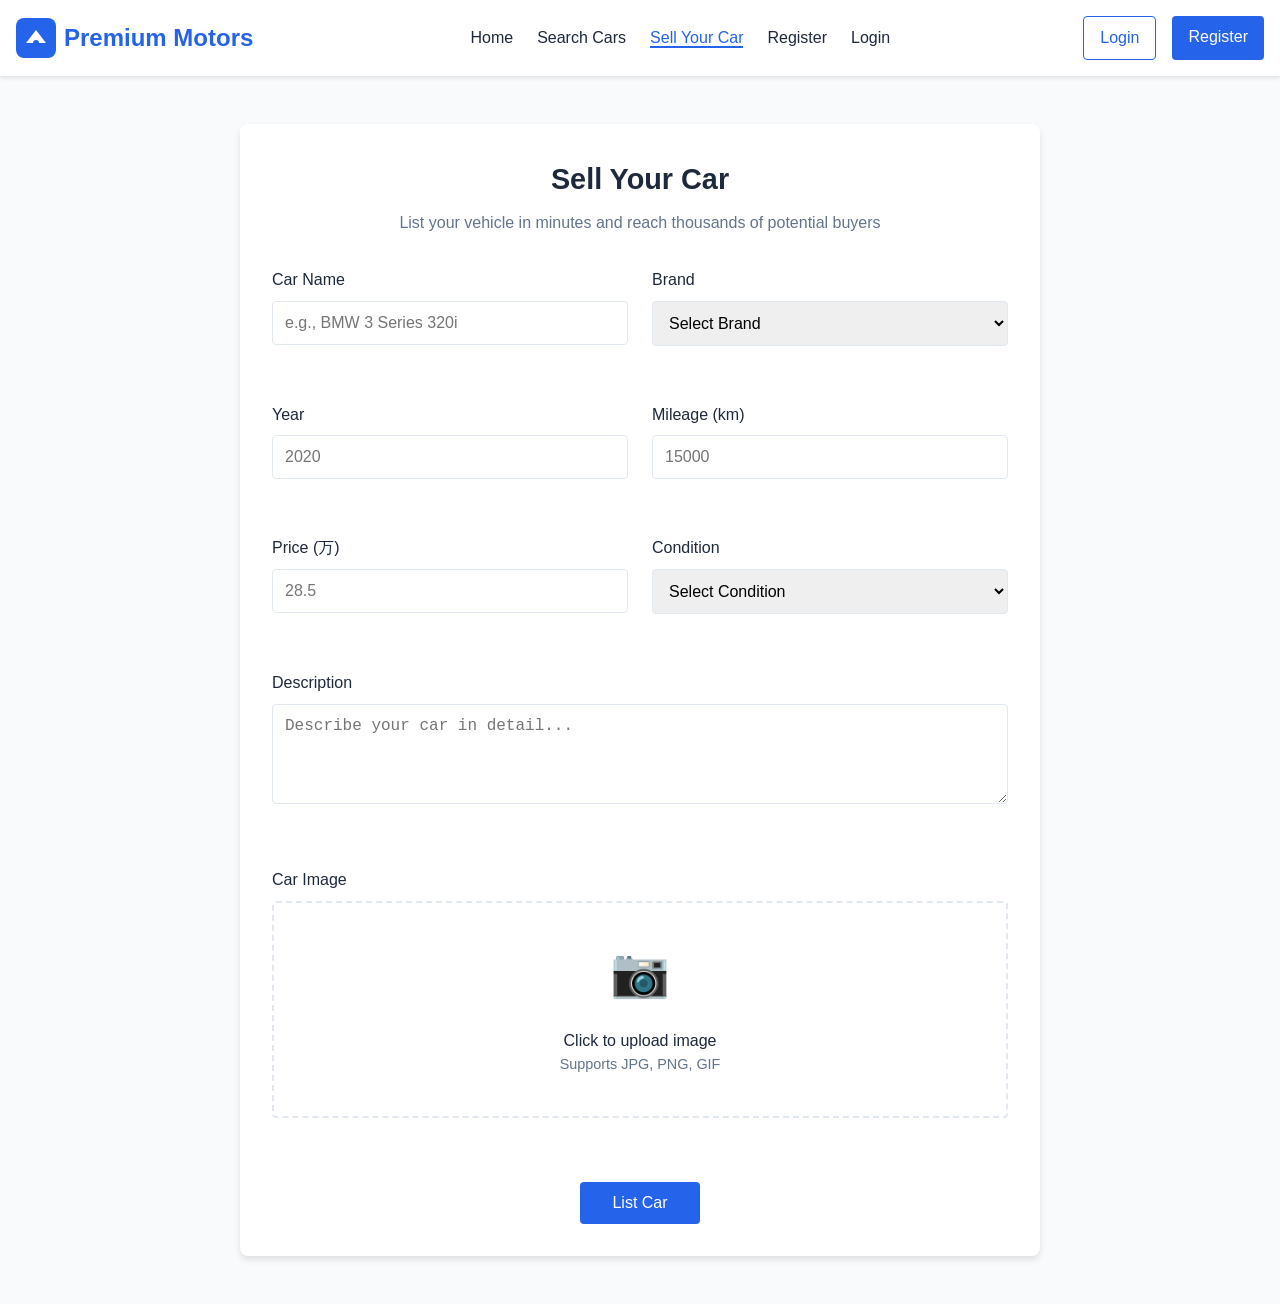
==== add-car.html @ 67999d32 "Add files via upload" ====
<!DOCTYPE html>
<html lang="en">
<head>
    <meta charset="UTF-8">
    <meta name="viewport" content="width=device-width, initial-scale=1.0">
    <title>Sell Your Car - Premium Motors</title>
    <style>
        :root {
            --primary-color: #2563eb;
            --primary-dark: #1e40af;
            --text-primary: #1e293b;
            --text-secondary: #64748b;
            --background: #f8fafc;
            --card-background: #ffffff;
            --border: #e2e8f0;
            --success: #10b981;
            --error: #ef4444;
        }

        * {
            margin: 0;
            padding: 0;
            box-sizing: border-box;
        }

        body {
            font-family: 'Arial', sans-serif;
            line-height: 1.6;
            color: var(--text-primary);
            background-color: var(--background);
        }

        .container {
            max-width: 1200px;
            margin: 0 auto;
            padding: 0 1rem;
        }

        .navbar {
            background-color: white;
            box-shadow: 0 2px 4px rgba(0,0,0,0.1);
            position: sticky;
            top: 0;
            z-index: 1000;
        }

        .navbar-container {
            display: flex;
            justify-content: space-between;
            align-items: center;
            padding: 1rem;
        }

        .navbar-brand {
            display: flex;
            align-items: center;
            text-decoration: none;
            color: var(--primary-color);
            font-weight: bold;
            font-size: 1.5rem;
        }

        .navbar-brand svg {
            margin-right: 0.5rem;
        }

        .navbar-menu {
            display: flex;
            list-style: none;
        }

        .navbar-menu li {
            margin-left: 1.5rem;
        }

        .navbar-menu a {
            text-decoration: none;
            color: var(--text-primary);
            font-weight: 500;
        }

        .navbar-menu a.active {
            color: var(--primary-color);
            border-bottom: 2px solid var(--primary-color);
        }

        .navbar-auth {
            display: flex;
            gap: 1rem;
        }

        .btn {
            padding: 0.5rem 1rem;
            border-radius: 4px;
            text-decoration: none;
            font-weight: 500;
            cursor: pointer;
            border: none;
            transition: all 0.3s ease;
        }

        .btn-primary {
            background-color: var(--primary-color);
            color: white;
        }

        .btn-outline {
            background-color: transparent;
            color: var(--primary-color);
            border: 1px solid var(--primary-color);
        }

        .form-container {
            max-width: 800px;
            margin: 3rem auto;
            background-color: var(--card-background);
            border-radius: 8px;
            box-shadow: 0 4px 6px rgba(0,0,0,0.1);
            padding: 2rem;
        }

        .form-header {
            text-align: center;
            margin-bottom: 2rem;
        }

        .form-header h1 {
            font-size: 1.8rem;
            margin-bottom: 0.5rem;
        }

        .form-header p {
            color: var(--text-secondary);
        }

        .form-grid {
            display: grid;
            grid-template-columns: 1fr 1fr;
            gap: 1.5rem;
        }

        .form-group {
            margin-bottom: 1.5rem;
        }

        .form-group.full-width {
            grid-column: 1 / -1;
        }

        .form-group label {
            display: block;
            margin-bottom: 0.5rem;
            font-weight: 500;
        }

        .form-group input,
        .form-group select,
        .form-group textarea {
            width: 100%;
            padding: 0.75rem;
            border: 1px solid var(--border);
            border-radius: 4px;
            font-size: 1rem;
        }

        .form-group input:focus,
        .form-group select:focus,
        .form-group textarea:focus {
            outline: none;
            border-color: var(--primary-color);
            box-shadow: 0 0 0 3px rgba(37, 99, 235, 0.1);
        }

        .form-group textarea {
            resize: vertical;
            min-height: 100px;
        }

        .form-group .error {
            color: var(--error);
            font-size: 0.8rem;
            margin-top: 0.5rem;
        }

        .image-upload {
            border: 2px dashed var(--border);
            border-radius: 4px;
            padding: 2rem;
            text-align: center;
            cursor: pointer;
            transition: all 0.3s ease;
        }

        .image-upload:hover {
            border-color: var(--primary-color);
            background-color: rgba(37, 99, 235, 0.05);
        }

        .image-upload input {
            display: none;
        }

        .image-upload-label {
            display: block;
            cursor: pointer;
        }

        .image-upload-icon {
            font-size: 3rem;
            margin-bottom: 1rem;
        }

        .form-actions {
            margin-top: 2rem;
            text-align: center;
        }

        .form-actions .btn {
            padding: 0.75rem 2rem;
            font-size: 1rem;
        }

        .alert {
            padding: 1rem;
            border-radius: 4px;
            margin-bottom: 1.5rem;
            text-align: center;
        }

        .alert-success {
            background-color: #dcfce7;
            color: #15803d;
            border: 1px solid #bbf7d0;
        }

        .alert-error {
            background-color: #fee2e2;
            color: #dc2626;
            border: 1px solid #fecaca;
        }

        @media (max-width: 768px) {
            .navbar-container {
                flex-direction: column;
                align-items: flex-start;
            }

            .navbar-menu {
                margin-top: 1rem;
                flex-direction: column;
                width: 100%;
            }

            .navbar-menu li {
                margin-left: 0;
                margin-bottom: 0.5rem;
            }

            .navbar-auth {
                margin-top: 1rem;
                width: 100%;
                justify-content: space-between;
            }

            .form-container {
                margin: 2rem 1rem;
                padding: 1.5rem;
            }

            .form-grid {
                grid-template-columns: 1fr;
            }
        }
    </style>
</head>
<body>
    <nav class="navbar">
        <div class="navbar-container">
            <a href="index.html" class="navbar-brand">
                <svg width="40" height="40" viewBox="0 0 40 40" fill="none">
                    <rect width="40" height="40" rx="8" fill="#2563eb"/>
                    <path d="M10 25L20 12L30 25H10Z" fill="white"/>
                    <circle cx="20" cy="25" r="3" fill="#2563eb"/>
                </svg>
                <span>Premium Motors</span>
            </a>
            <ul class="navbar-menu">
                <li><a href="index.html">Home</a></li>
                <li><a href="search.html">Search Cars</a></li>
                <li><a href="add-car.html" class="active">Sell Your Car</a></li>
                <li><a href="register.html">Register</a></li>
                <li><a href="login.html">Login</a></li>
            </ul>
            <div class="navbar-auth">
                <a href="login.html" class="btn btn-outline">Login</a>
                <a href="register.html" class="btn btn-primary">Register</a>
            </div>
        </div>
    </nav>

    <div class="container">
        <div class="form-container">
            <div class="form-header">
                <h1>Sell Your Car</h1>
                <p>List your vehicle in minutes and reach thousands of potential buyers</p>
            </div>

            <form id="addCarForm">
                <div class="form-grid">
                    <div class="form-group">
                        <label for="name">Car Name</label>
                        <input type="text" id="name" name="name" placeholder="e.g., BMW 3 Series 320i" required>
                        <div class="error" id="nameError"></div>
                    </div>

                    <div class="form-group">
                        <label for="brand">Brand</label>
                        <select id="brand" name="brand" required>
                            <option value="">Select Brand</option>
                            <option value="BMW">BMW</option>
                            <option value="Mercedes-Benz">Mercedes-Benz</option>
                            <option value="Audi">Audi</option>
                            <option value="Toyota">Toyota</option>
                            <option value="Honda">Honda</option>
                            <option value="Tesla">Tesla</option>
                        </select>
                        <div class="error" id="brandError"></div>
                    </div>

                    <div class="form-group">
                        <label for="year">Year</label>
                        <input type="number" id="year" name="year" placeholder="2020" required>
                        <div class="error" id="yearError"></div>
                    </div>

                    <div class="form-group">
                        <label for="mileage">Mileage (km)</label>
                        <input type="number" id="mileage" name="mileage" placeholder="15000" required>
                        <div class="error" id="mileageError"></div>
                    </div>

                    <div class="form-group">
                        <label for="price">Price (万)</label>
                        <input type="number" id="price" name="price" step="0.1" placeholder="28.5" required>
                        <div class="error" id="priceError"></div>
                    </div>

                    <div class="form-group">
                        <label for="condition">Condition</label>
                        <select id="condition" name="condition" required>
                            <option value="">Select Condition</option>
                            <option value="excellent">Excellent</option>
                            <option value="good">Good</option>
                            <option value="medium">Medium</option>
                        </select>
                        <div class="error" id="conditionError"></div>
                    </div>

                    <div class="form-group full-width">
                        <label for="description">Description</label>
                        <textarea id="description" name="description" placeholder="Describe your car in detail..." required></textarea>
                        <div class="error" id="descriptionError"></div>
                    </div>

                    <div class="form-group full-width">
                        <label>Car Image</label>
                        <div class="image-upload">
                            <input type="file" id="image" name="image" accept="image/*" required>
                            <label for="image" class="image-upload-label">
                                <div class="image-upload-icon">📷</div>
                                <p>Click to upload image</p>
                                <p style="color: var(--text-secondary); font-size: 0.9rem;">Supports JPG, PNG, GIF</p>
                            </label>
                        </div>
                        <div class="error" id="imageError"></div>
                    </div>
                </div>

                <div class="form-actions">
                    <button type="submit" class="btn btn-primary">List Car</button>
                </div>
            </form>
        </div>
    </div>

    <script>
        document.getElementById('addCarForm').addEventListener('submit', function(e) {
            e.preventDefault();
            if (validateForm()) {
                alert('Car listed successfully!');
                window.location.href = 'index.html';
            }
        });

        function validateForm() {
            let isValid = true;

            // Clear previous errors
            document.querySelectorAll('.error').forEach(el => el.textContent = '');

            // Validate name
            const name = document.getElementById('name').value;
            if (!name) {
                document.getElementById('nameError').textContent = 'Please enter car name';
                isValid = false;
            }

            // Validate brand
            const brand = document.getElementById('brand').value;
            if (!brand) {
                document.getElementById('brandError').textContent = 'Please select brand';
                isValid = false;
            }

            // Validate year
            const year = document.getElementById('year').value;
            const currentYear = new Date().getFullYear();
            if (!year || year < 2000 || year > currentYear) {
                document.getElementById('yearError').textContent = `Year must be between 2000 and ${currentYear}`;
                isValid = false;
            }

            // Validate mileage
            const mileage = document.getElementById('mileage').value;
            if (!mileage || mileage <= 0 || mileage > 500000) {
                document.getElementById('mileageError').textContent = 'Mileage must be between 1 and 500000 km';
                isValid = false;
            }

            // Validate price
            const price = document.getElementById('price').value;
            if (!price || price <= 0 || price > 10000) {
                document.getElementById('priceError').textContent = 'Price must be between 0.1 and 10000万';
                isValid = false;
            }

            // Validate condition
            const condition = document.getElementById('condition').value;
            if (!condition) {
                document.getElementById('conditionError').textContent = 'Please select condition';
                isValid = false;
            }

            // Validate description
            const description = document.getElementById('description').value;
            if (!description || description.length < 10) {
                document.getElementById('descriptionError').textContent = 'Description must be at least 10 characters';
                isValid = false;
            }

            // Validate image
            const image = document.getElementById('image').files[0];
            if (!image) {
                document.getElementById('imageError').textContent = 'Please upload an image';
                isValid = false;
            }

            return isValid;
        }
    </script>
</body>
</html>
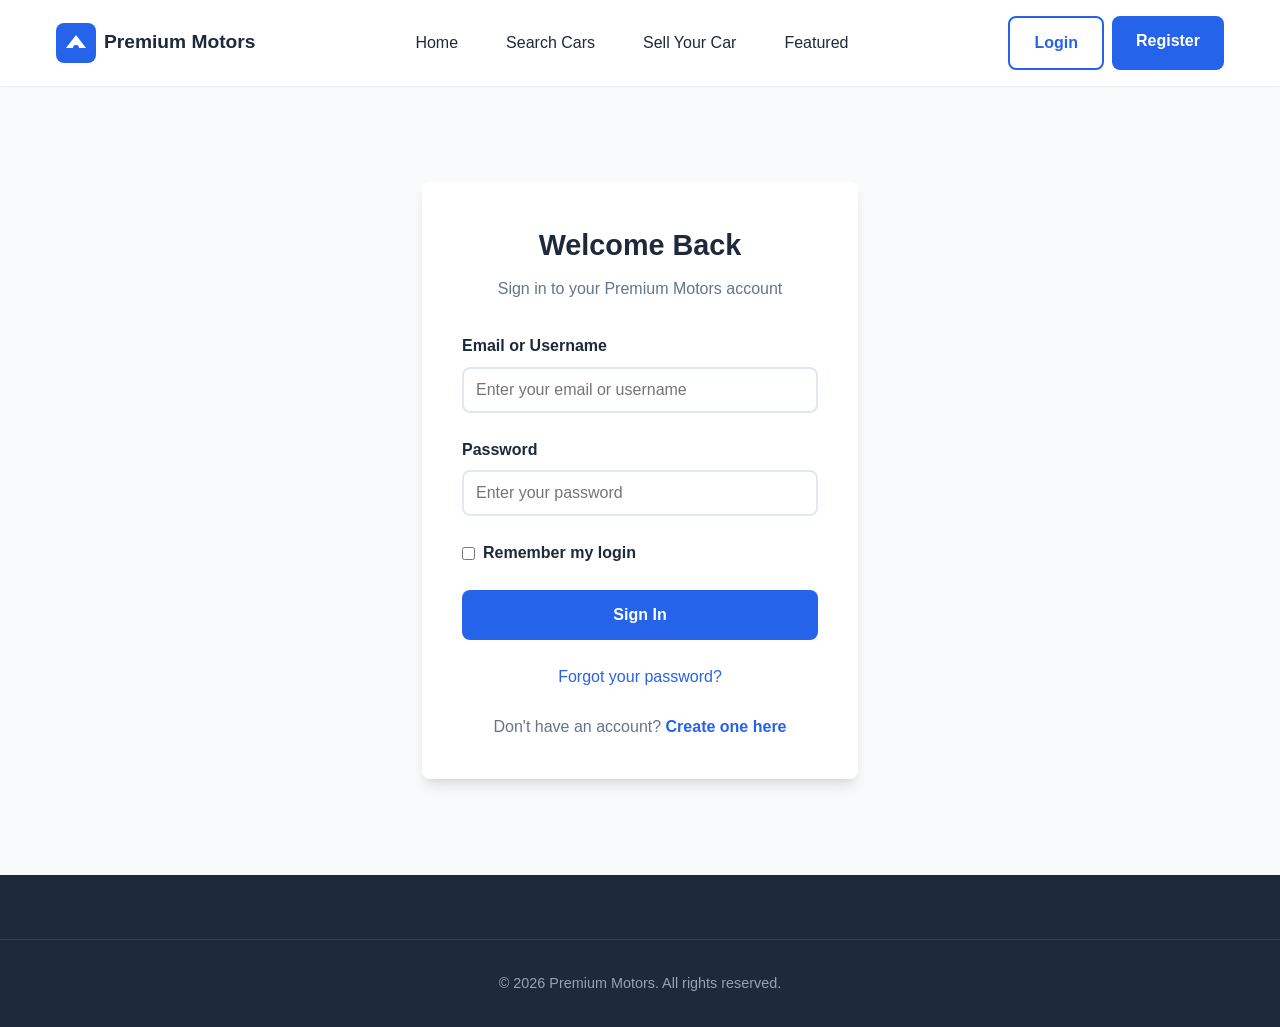
==== commit 651c35a5: "Add files via upload" ====
--- a/add-car.html
+++ b/add-car.html
@@ -3,275 +3,11 @@
 <head>
     <meta charset="UTF-8">
     <meta name="viewport" content="width=device-width, initial-scale=1.0">
-    <title>Sell Your Car - Premium Motors</title>
-    <style>
-        :root {
-            --primary-color: #2563eb;
-            --primary-dark: #1e40af;
-            --text-primary: #1e293b;
-            --text-secondary: #64748b;
-            --background: #f8fafc;
-            --card-background: #ffffff;
-            --border: #e2e8f0;
-            --success: #10b981;
-            --error: #ef4444;
-        }
-
-        * {
-            margin: 0;
-            padding: 0;
-            box-sizing: border-box;
-        }
-
-        body {
-            font-family: 'Arial', sans-serif;
-            line-height: 1.6;
-            color: var(--text-primary);
-            background-color: var(--background);
-        }
-
-        .container {
-            max-width: 1200px;
-            margin: 0 auto;
-            padding: 0 1rem;
-        }
-
-        .navbar {
-            background-color: white;
-            box-shadow: 0 2px 4px rgba(0,0,0,0.1);
-            position: sticky;
-            top: 0;
-            z-index: 1000;
-        }
-
-        .navbar-container {
-            display: flex;
-            justify-content: space-between;
-            align-items: center;
-            padding: 1rem;
-        }
-
-        .navbar-brand {
-            display: flex;
-            align-items: center;
-            text-decoration: none;
-            color: var(--primary-color);
-            font-weight: bold;
-            font-size: 1.5rem;
-        }
-
-        .navbar-brand svg {
-            margin-right: 0.5rem;
-        }
-
-        .navbar-menu {
-            display: flex;
-            list-style: none;
-        }
-
-        .navbar-menu li {
-            margin-left: 1.5rem;
-        }
-
-        .navbar-menu a {
-            text-decoration: none;
-            color: var(--text-primary);
-            font-weight: 500;
-        }
-
-        .navbar-menu a.active {
-            color: var(--primary-color);
-            border-bottom: 2px solid var(--primary-color);
-        }
-
-        .navbar-auth {
-            display: flex;
-            gap: 1rem;
-        }
-
-        .btn {
-            padding: 0.5rem 1rem;
-            border-radius: 4px;
-            text-decoration: none;
-            font-weight: 500;
-            cursor: pointer;
-            border: none;
-            transition: all 0.3s ease;
-        }
-
-        .btn-primary {
-            background-color: var(--primary-color);
-            color: white;
-        }
-
-        .btn-outline {
-            background-color: transparent;
-            color: var(--primary-color);
-            border: 1px solid var(--primary-color);
-        }
-
-        .form-container {
-            max-width: 800px;
-            margin: 3rem auto;
-            background-color: var(--card-background);
-            border-radius: 8px;
-            box-shadow: 0 4px 6px rgba(0,0,0,0.1);
-            padding: 2rem;
-        }
-
-        .form-header {
-            text-align: center;
-            margin-bottom: 2rem;
-        }
-
-        .form-header h1 {
-            font-size: 1.8rem;
-            margin-bottom: 0.5rem;
-        }
-
-        .form-header p {
-            color: var(--text-secondary);
-        }
-
-        .form-grid {
-            display: grid;
-            grid-template-columns: 1fr 1fr;
-            gap: 1.5rem;
-        }
-
-        .form-group {
-            margin-bottom: 1.5rem;
-        }
-
-        .form-group.full-width {
-            grid-column: 1 / -1;
-        }
-
-        .form-group label {
-            display: block;
-            margin-bottom: 0.5rem;
-            font-weight: 500;
-        }
-
-        .form-group input,
-        .form-group select,
-        .form-group textarea {
-            width: 100%;
-            padding: 0.75rem;
-            border: 1px solid var(--border);
-            border-radius: 4px;
-            font-size: 1rem;
-        }
-
-        .form-group input:focus,
-        .form-group select:focus,
-        .form-group textarea:focus {
-            outline: none;
-            border-color: var(--primary-color);
-            box-shadow: 0 0 0 3px rgba(37, 99, 235, 0.1);
-        }
-
-        .form-group textarea {
-            resize: vertical;
-            min-height: 100px;
-        }
-
-        .form-group .error {
-            color: var(--error);
-            font-size: 0.8rem;
-            margin-top: 0.5rem;
-        }
-
-        .image-upload {
-            border: 2px dashed var(--border);
-            border-radius: 4px;
-            padding: 2rem;
-            text-align: center;
-            cursor: pointer;
-            transition: all 0.3s ease;
-        }
-
-        .image-upload:hover {
-            border-color: var(--primary-color);
-            background-color: rgba(37, 99, 235, 0.05);
-        }
-
-        .image-upload input {
-            display: none;
-        }
-
-        .image-upload-label {
-            display: block;
-            cursor: pointer;
-        }
-
-        .image-upload-icon {
-            font-size: 3rem;
-            margin-bottom: 1rem;
-        }
-
-        .form-actions {
-            margin-top: 2rem;
-            text-align: center;
-        }
-
-        .form-actions .btn {
-            padding: 0.75rem 2rem;
-            font-size: 1rem;
-        }
-
-        .alert {
-            padding: 1rem;
-            border-radius: 4px;
-            margin-bottom: 1.5rem;
-            text-align: center;
-        }
-
-        .alert-success {
-            background-color: #dcfce7;
-            color: #15803d;
-            border: 1px solid #bbf7d0;
-        }
-
-        .alert-error {
-            background-color: #fee2e2;
-            color: #dc2626;
-            border: 1px solid #fecaca;
-        }
-
-        @media (max-width: 768px) {
-            .navbar-container {
-                flex-direction: column;
-                align-items: flex-start;
-            }
-
-            .navbar-menu {
-                margin-top: 1rem;
-                flex-direction: column;
-                width: 100%;
-            }
-
-            .navbar-menu li {
-                margin-left: 0;
-                margin-bottom: 0.5rem;
-            }
-
-            .navbar-auth {
-                margin-top: 1rem;
-                width: 100%;
-                justify-content: space-between;
-            }
-
-            .form-container {
-                margin: 2rem 1rem;
-                padding: 1.5rem;
-            }
-
-            .form-grid {
-                grid-template-columns: 1fr;
-            }
-        }
-    </style>
+    <title>Add Car - Premium Motors</title>
+    <link rel="stylesheet" href="css/styles-main.css">
+    <link rel="stylesheet" href="css/styles-auth.css">
+    <link rel="stylesheet" href="css/styles-car.css">
+    <link rel="stylesheet" href="css/styles-search.css">
 </head>
 <body>
     <nav class="navbar">
@@ -284,12 +20,14 @@
                 </svg>
                 <span>Premium Motors</span>
             </a>
+            <button class="mobile-menu-btn" onclick="toggleMobileMenu()">
+                <span>&#9776;</span>
+            </button>
             <ul class="navbar-menu">
                 <li><a href="index.html">Home</a></li>
                 <li><a href="search.html">Search Cars</a></li>
-                <li><a href="add-car.html" class="active">Sell Your Car</a></li>
-                <li><a href="register.html">Register</a></li>
-                <li><a href="login.html">Login</a></li>
+                <li><a href="add-car.html">Sell Your Car</a></li>
+                <li><a href="search.html#featured">Featured</a></li>
             </ul>
             <div class="navbar-auth">
                 <a href="login.html" class="btn btn-outline">Login</a>
@@ -298,23 +36,28 @@
         </div>
     </nav>
 
-    <div class="container">
-        <div class="form-container">
-            <div class="form-header">
-                <h1>Sell Your Car</h1>
-                <p>List your vehicle in minutes and reach thousands of potential buyers</p>
+    <main class="main-content">
+        <div class="container" style="max-width: 800px;">
+            <div class="page-header">
+                <h1>List Your Car for Sale</h1>
+                <p>Fill in the details below to create your vehicle listing</p>
             </div>
 
-            <form id="addCarForm">
-                <div class="form-grid">
+            <div id="alertSuccess" class="alert alert-success"></div>
+            <div id="alertError" class="alert alert-error"></div>
+
+            <form id="addCarForm" class="card">
+                <h2 class="card-title">Vehicle Information</h2>
+
+                <div class="form-group">
+                    <label for="name">Vehicle Name / Model *</label>
+                    <input type="text" id="name" name="name" placeholder="e.g., BMW 3 Series 320i" required>
+                    <span class="error-message" id="nameError">Please enter a valid vehicle name (at least 3 characters)</span>
+                </div>
+
+                <div class="form-row">
                     <div class="form-group">
-                        <label for="name">Car Name</label>
-                        <input type="text" id="name" name="name" placeholder="e.g., BMW 3 Series 320i" required>
-                        <div class="error" id="nameError"></div>
-                    </div>
-
-                    <div class="form-group">
-                        <label for="brand">Brand</label>
+                        <label for="brand">Brand *</label>
                         <select id="brand" name="brand" required>
                             <option value="">Select Brand</option>
                             <option value="BMW">BMW</option>
@@ -323,140 +66,321 @@
                             <option value="Toyota">Toyota</option>
                             <option value="Honda">Honda</option>
                             <option value="Tesla">Tesla</option>
+                            <option value="Volkswagen">Volkswagen</option>
+                            <option value="Ford">Ford</option>
+                            <option value="Nissan">Nissan</option>
+                            <option value="Hyundai">Hyundai</option>
+                            <option value="Other">Other</option>
                         </select>
-                        <div class="error" id="brandError"></div>
+                        <span class="error-message" id="brandError">Please select a brand</span>
                     </div>
 
                     <div class="form-group">
-                        <label for="year">Year</label>
-                        <input type="number" id="year" name="year" placeholder="2020" required>
-                        <div class="error" id="yearError"></div>
-                    </div>
-
+                        <label for="year">Year *</label>
+                        <select id="year" name="year" required>
+                            <option value="">Select Year</option>
+                        </select>
+                        <span class="error-message" id="yearError">Please select a valid year</span>
+                    </div>
+                </div>
+
+                <div class="form-row">
                     <div class="form-group">
-                        <label for="mileage">Mileage (km)</label>
-                        <input type="number" id="mileage" name="mileage" placeholder="15000" required>
-                        <div class="error" id="mileageError"></div>
+                        <label for="mileage">Mileage (km) *</label>
+                        <input type="number" id="mileage" name="mileage" placeholder="e.g., 25000" min="0" max="500000" required>
+                        <span class="error-message" id="mileageError">Please enter a valid mileage (0-500,000 km)</span>
                     </div>
 
                     <div class="form-group">
-                        <label for="price">Price (万)</label>
-                        <input type="number" id="price" name="price" step="0.1" placeholder="28.5" required>
-                        <div class="error" id="priceError"></div>
-                    </div>
-
-                    <div class="form-group">
-                        <label for="condition">Condition</label>
-                        <select id="condition" name="condition" required>
-                            <option value="">Select Condition</option>
-                            <option value="excellent">Excellent</option>
-                            <option value="good">Good</option>
-                            <option value="medium">Medium</option>
-                        </select>
-                        <div class="error" id="conditionError"></div>
-                    </div>
-
-                    <div class="form-group full-width">
-                        <label for="description">Description</label>
-                        <textarea id="description" name="description" placeholder="Describe your car in detail..." required></textarea>
-                        <div class="error" id="descriptionError"></div>
-                    </div>
-
-                    <div class="form-group full-width">
-                        <label>Car Image</label>
-                        <div class="image-upload">
-                            <input type="file" id="image" name="image" accept="image/*" required>
-                            <label for="image" class="image-upload-label">
-                                <div class="image-upload-icon">📷</div>
-                                <p>Click to upload image</p>
-                                <p style="color: var(--text-secondary); font-size: 0.9rem;">Supports JPG, PNG, GIF</p>
-                            </label>
+                        <label for="price">Price (万元) *</label>
+                        <input type="number" id="price" name="price" placeholder="e.g., 25.8" min="0" max="9999" step="0.1" required>
+                        <span class="error-message" id="priceError">Please enter a valid price (0.1-9999 万元)</span>
+                    </div>
+                </div>
+
+                <div class="form-group">
+                    <label for="condition">Condition Rating *</label>
+                    <select id="condition" name="condition" required>
+                        <option value="">Select Condition</option>
+                        <option value="excellent">Excellent - Like new condition</option>
+                        <option value="good">Good - Minor wear, fully functional</option>
+                        <option value="medium">Medium - Visible wear, functional</option>
+                    </select>
+                    <span class="error-message" id="conditionError">Please select a condition rating</span>
+                </div>
+
+                <div class="form-group">
+                    <label for="description">Vehicle Description *</label>
+                    <textarea id="description" name="description" placeholder="Provide detailed information about your vehicle including features, maintenance history, and any notable aspects..." required></textarea>
+                    <span class="error-message" id="descriptionError">Please enter a description (at least 20 characters)</span>
+                </div>
+
+                <div class="form-group">
+                    <label>Vehicle Image</label>
+                    <div class="image-upload" id="imageUpload">
+                        <input type="file" id="carImage" name="carImage" accept="image/*">
+                        <div id="uploadPlaceholder">
+                            <p style="font-size: 2rem; margin-bottom: 0.5rem;">📷</p>
+                            <p>Click or drag to upload vehicle image</p>
+                            <p style="color: var(--text-light); font-size: 0.9rem;">Supports: JPG, PNG (Max 5MB)</p>
                         </div>
-                        <div class="error" id="imageError"></div>
-                    </div>
-                </div>
-
-                <div class="form-actions">
-                    <button type="submit" class="btn btn-primary">List Car</button>
+                        <img id="imagePreview" class="image-upload-preview hidden" alt="Vehicle Preview">
+                    </div>
+                    <input type="hidden" id="imageData" name="imageData">
+                </div>
+
+                <div style="display: flex; gap: 1rem; margin-top: 2rem;">
+                    <button type="submit" class="btn btn-primary" style="flex: 1; padding: 1rem;">List My Car</button>
+                    <button type="button" class="btn btn-secondary" onclick="resetForm()">Clear Form</button>
                 </div>
             </form>
         </div>
-    </div>
-
+    </main>
+
+    <footer class="footer">
+        <div class="footer-bottom">
+            <p>&copy; 2026 Premium Motors. All rights reserved.</p>
+        </div>
+    </footer>
+
+    <script src="js/main.js"></script>
+    <script src="js/auth.js"></script>
+    <script src="js/car.js"></script>
+    <script src="js/search.js"></script>
     <script>
-        document.getElementById('addCarForm').addEventListener('submit', function(e) {
-            e.preventDefault();
-            if (validateForm()) {
-                alert('Car listed successfully!');
-                window.location.href = 'index.html';
-            }
-        });
-
-        function validateForm() {
+        document.addEventListener('DOMContentLoaded', function() {
+            if (!MainModule.requireAuth()) {
+                return;
+            }
+
+            populateYearSelect();
+            setupImageUpload();
+        });
+
+        function populateYearSelect() {
+            const yearSelect = document.getElementById('year');
+            const currentYear = new Date().getFullYear();
+            for (let year = currentYear; year >= 2000; year--) {
+                const option = document.createElement('option');
+                option.value = year;
+                option.textContent = year;
+                yearSelect.appendChild(option);
+            }
+        }
+
+        function setupImageUpload() {
+            const uploadArea = document.getElementById('imageUpload');
+            const fileInput = document.getElementById('carImage');
+            const preview = document.getElementById('imagePreview');
+            const placeholder = document.getElementById('uploadPlaceholder');
+
+            uploadArea.addEventListener('click', function() {
+                fileInput.click();
+            });
+
+            uploadArea.addEventListener('dragover', function(e) {
+                e.preventDefault();
+                uploadArea.style.borderColor = 'var(--primary-color)';
+            });
+
+            uploadArea.addEventListener('dragleave', function() {
+                uploadArea.style.borderColor = 'var(--border-color)';
+            });
+
+            uploadArea.addEventListener('drop', function(e) {
+                e.preventDefault();
+                uploadArea.style.borderColor = 'var(--border-color)';
+                const files = e.dataTransfer.files;
+                if (files.length > 0) {
+                    handleFile(files[0]);
+                }
+            });
+
+            fileInput.addEventListener('change', function() {
+                if (this.files.length > 0) {
+                    handleFile(this.files[0]);
+                }
+            });
+        }
+
+        function handleFile(file) {
+            if (!file.type.startsWith('image/')) {
+                showAlert('error', 'Please select an image file');
+                return;
+            }
+
+            if (file.size > 5 * 1024 * 1024) {
+                showAlert('error', 'Image size must be less than 5MB');
+                return;
+            }
+
+            const reader = new FileReader();
+            reader.onload = function(e) {
+                const preview = document.getElementById('imagePreview');
+                const placeholder = document.getElementById('uploadPlaceholder');
+                const imageData = document.getElementById('imageData');
+
+                preview.src = e.target.result;
+                preview.classList.remove('hidden');
+                placeholder.classList.add('hidden');
+                imageData.value = e.target.result;
+            };
+            reader.readAsDataURL(file);
+        }
+
+        function showAlert(type, message) {
+            const alertDiv = document.getElementById(type === 'success' ? 'alertSuccess' : 'alertError');
+            alertDiv.textContent = message;
+            alertDiv.classList.add('show');
+            setTimeout(() => {
+                alertDiv.classList.remove('show');
+            }, 5000);
+        }
+
+        function showError(fieldId, show) {
+            const field = document.getElementById(fieldId);
+            const errorField = document.getElementById(fieldId + 'Error');
+            if (show) {
+                field.parentElement.classList.add('error');
+            } else {
+                field.parentElement.classList.remove('error');
+            }
+        }
+
+        function resetForm() {
+            document.getElementById('addCarForm').reset();
+            document.getElementById('imagePreview').classList.add('hidden');
+            document.getElementById('uploadPlaceholder').classList.remove('hidden');
+            document.getElementById('imageData').value = '';
+
+            const formGroups = document.querySelectorAll('.form-group');
+            formGroups.forEach(group => {
+                group.classList.remove('error');
+            });
+        }
+
+        const addCarForm = document.getElementById('addCarForm');
+        const name = document.getElementById('name');
+        const brand = document.getElementById('brand');
+        const year = document.getElementById('year');
+        const mileage = document.getElementById('mileage');
+        const price = document.getElementById('price');
+        const condition = document.getElementById('condition');
+        const description = document.getElementById('description');
+
+        name.addEventListener('blur', function() {
+            if (this.value.length < 3) {
+                showError('name', true);
+            } else {
+                showError('name', false);
+            }
+        });
+
+        mileage.addEventListener('blur', function() {
+            const mileageVal = parseInt(this.value);
+            if (isNaN(mileageVal) || mileageVal <= 0 || mileageVal > 500000) {
+                showError('mileage', true);
+            } else {
+                showError('mileage', false);
+            }
+        });
+
+        price.addEventListener('blur', function() {
+            const priceVal = parseFloat(this.value);
+            if (isNaN(priceVal) || priceVal <= 0 || priceVal > 10000) {
+                showError('price', true);
+            } else {
+                showError('price', false);
+            }
+        });
+
+        description.addEventListener('blur', function() {
+            if (this.value.length < 20) {
+                showError('description', true);
+            } else {
+                showError('description', false);
+            }
+        });
+
+        addCarForm.addEventListener('submit', function(event) {
+            event.preventDefault();
+
             let isValid = true;
 
-            // Clear previous errors
-            document.querySelectorAll('.error').forEach(el => el.textContent = '');
-
-            // Validate name
-            const name = document.getElementById('name').value;
-            if (!name) {
-                document.getElementById('nameError').textContent = 'Please enter car name';
-                isValid = false;
-            }
-
-            // Validate brand
-            const brand = document.getElementById('brand').value;
-            if (!brand) {
-                document.getElementById('brandError').textContent = 'Please select brand';
-                isValid = false;
-            }
-
-            // Validate year
-            const year = document.getElementById('year').value;
+            if (name.value.length < 3) {
+                showError('name', true);
+                isValid = false;
+            }
+
+            if (!brand.value) {
+                showError('brand', true);
+                isValid = false;
+            }
+
+            const yearVal = parseInt(year.value);
             const currentYear = new Date().getFullYear();
-            if (!year || year < 2000 || year > currentYear) {
-                document.getElementById('yearError').textContent = `Year must be between 2000 and ${currentYear}`;
-                isValid = false;
-            }
-
-            // Validate mileage
-            const mileage = document.getElementById('mileage').value;
-            if (!mileage || mileage <= 0 || mileage > 500000) {
-                document.getElementById('mileageError').textContent = 'Mileage must be between 1 and 500000 km';
-                isValid = false;
-            }
-
-            // Validate price
-            const price = document.getElementById('price').value;
-            if (!price || price <= 0 || price > 10000) {
-                document.getElementById('priceError').textContent = 'Price must be between 0.1 and 10000万';
-                isValid = false;
-            }
-
-            // Validate condition
-            const condition = document.getElementById('condition').value;
-            if (!condition) {
-                document.getElementById('conditionError').textContent = 'Please select condition';
-                isValid = false;
-            }
-
-            // Validate description
-            const description = document.getElementById('description').value;
-            if (!description || description.length < 10) {
-                document.getElementById('descriptionError').textContent = 'Description must be at least 10 characters';
-                isValid = false;
-            }
-
-            // Validate image
-            const image = document.getElementById('image').files[0];
-            if (!image) {
-                document.getElementById('imageError').textContent = 'Please upload an image';
-                isValid = false;
-            }
-
-            return isValid;
+            if (isNaN(yearVal) || yearVal < 2000 || yearVal > currentYear) {
+                showError('year', true);
+                isValid = false;
+            }
+
+            const mileageVal = parseInt(mileage.value);
+            if (isNaN(mileageVal) || mileageVal <= 0 || mileageVal > 500000) {
+                showError('mileage', true);
+                isValid = false;
+            }
+
+            const priceVal = parseFloat(price.value);
+            if (isNaN(priceVal) || priceVal <= 0 || priceVal > 10000) {
+                showError('price', true);
+                isValid = false;
+            }
+
+            if (!condition.value) {
+                showError('condition', true);
+                isValid = false;
+            }
+
+            if (description.value.length < 20) {
+                showError('description', true);
+                isValid = false;
+            }
+
+            if (isValid) {
+                const currentUser = MainModule.getCurrentUser();
+                const imageData = document.getElementById('imageData').value;
+
+                const defaultImage = '[data-uri]';
+
+                const carData = {
+                    name: name.value,
+                    brand: brand.value,
+                    year: yearVal,
+                    mileage: mileageVal,
+                    price: priceVal,
+                    condition: condition.value,
+                    description: description.value,
+                    image: imageData || defaultImage,
+                    sellerId: currentUser.id
+                };
+
+                const newCar = CarModule.addCar(carData);
+
+                if (newCar) {
+                    showAlert('success', 'Your car has been listed successfully!');
+                    setTimeout(() => {
+                        window.location.href = 'search.html';
+                    }, 2000);
+                } else {
+                    showAlert('error', 'Failed to list your car. Please try again.');
+                }
+            }
+        });
+
+        function toggleMobileMenu() {
+            const menu = document.querySelector('.navbar-menu');
+            menu.classList.toggle('active');
         }
     </script>
 </body>
-</html>+</html>
--- a/css/styles-main.css
+++ b/css/styles-main.css
@@ -0,0 +1,476 @@
+:root {
+  --primary-color: #2563eb;
+  --primary-dark: #1d4ed8;
+  --secondary-color: #3b82f6;
+  --text-primary: #1e293b;
+  --text-secondary: #64748b;
+  --text-light: #94a3b8;
+  --background-color: #f8fafc;
+  --card-background: #ffffff;
+  --border-color: #e2e8f0;
+  --border-radius: 0.5rem;
+  --shadow-sm: 0 1px 2px 0 rgb(0 0 0 / 0.05);
+  --shadow-md: 0 4px 6px -1px rgb(0 0 0 / 0.1), 0 2px 4px -2px rgb(0 0 0 / 0.1);
+  --shadow-lg: 0 10px 15px -3px rgb(0 0 0 / 0.1), 0 4px 6px -4px rgb(0 0 0 / 0.1);
+  --transition: all 0.3s ease;
+  --spacing-xs: 0.25rem;
+  --spacing-sm: 0.5rem;
+  --spacing-md: 1rem;
+  --spacing-lg: 1.5rem;
+  --spacing-xl: 2rem;
+  --spacing-2xl: 4rem;
+}
+
+* {
+  margin: 0;
+  padding: 0;
+  box-sizing: border-box;
+}
+
+body {
+  font-family: 'Segoe UI', Tahoma, Geneva, Verdana, sans-serif;
+  line-height: 1.6;
+  color: var(--text-primary);
+  background-color: var(--background-color);
+}
+
+.container {
+  max-width: 1200px;
+  margin: 0 auto;
+  padding: 0 var(--spacing-md);
+}
+
+.main-content {
+  min-height: calc(100vh - 120px);
+  padding: var(--spacing-xl) 0;
+}
+
+.section {
+  padding: var(--spacing-2xl) 0;
+}
+
+.section-title {
+  text-align: center;
+  margin-bottom: var(--spacing-xl);
+  font-size: 2.5rem;
+  font-weight: 700;
+  color: var(--text-primary);
+}
+
+.breadcrumb {
+  display: flex;
+  align-items: center;
+  gap: var(--spacing-sm);
+  margin-bottom: var(--spacing-lg);
+  font-size: 0.9rem;
+  color: var(--text-secondary);
+}
+
+.breadcrumb a {
+  color: var(--primary-color);
+  text-decoration: none;
+  transition: var(--transition);
+}
+
+.breadcrumb a:hover {
+  text-decoration: underline;
+}
+
+.breadcrumb span {
+  color: var(--text-light);
+}
+
+.page-header {
+  text-align: center;
+  margin-bottom: var(--spacing-2xl);
+}
+
+.page-header h1 {
+  font-size: 3rem;
+  font-weight: 700;
+  margin-bottom: var(--spacing-md);
+  color: var(--text-primary);
+}
+
+.page-header p {
+  font-size: 1.2rem;
+  color: var(--text-secondary);
+  max-width: 600px;
+  margin: 0 auto;
+}
+
+.navbar {
+  background-color: var(--card-background);
+  box-shadow: var(--shadow-sm);
+  position: sticky;
+  top: 0;
+  z-index: 1000;
+  transition: var(--transition);
+}
+
+.navbar-container {
+  display: flex;
+  align-items: center;
+  justify-content: space-between;
+  padding: var(--spacing-md);
+  max-width: 1200px;
+  margin: 0 auto;
+}
+
+.navbar-brand {
+  display: flex;
+  align-items: center;
+  gap: var(--spacing-sm);
+  text-decoration: none;
+  color: var(--text-primary);
+  font-weight: 700;
+  font-size: 1.2rem;
+  transition: var(--transition);
+}
+
+.navbar-brand:hover {
+  color: var(--primary-color);
+}
+
+.navbar-brand svg {
+  width: 40px;
+  height: 40px;
+}
+
+.navbar-menu {
+  display: flex;
+  gap: var(--spacing-md);
+  list-style: none;
+}
+
+.navbar-menu li a {
+  text-decoration: none;
+  color: var(--text-primary);
+  font-weight: 500;
+  padding: var(--spacing-sm) var(--spacing-md);
+  border-radius: var(--border-radius);
+  transition: var(--transition);
+}
+
+.navbar-menu li a:hover {
+  background-color: rgba(37, 99, 235, 0.1);
+  color: var(--primary-color);
+}
+
+.navbar-menu li a.active {
+  background-color: var(--primary-color);
+  color: white;
+}
+
+.navbar-auth {
+  display: flex;
+  gap: var(--spacing-sm);
+}
+
+.mobile-menu-btn {
+  display: none;
+  background: none;
+  border: none;
+  font-size: 1.5rem;
+  cursor: pointer;
+  color: var(--text-primary);
+}
+
+.btn {
+  display: inline-flex;
+  align-items: center;
+  justify-content: center;
+  padding: var(--spacing-sm) var(--spacing-lg);
+  border-radius: var(--border-radius);
+  font-weight: 500;
+  text-decoration: none;
+  transition: var(--transition);
+  cursor: pointer;
+  border: none;
+  font-size: 0.9rem;
+}
+
+.btn-primary {
+  background-color: var(--primary-color);
+  color: white;
+}
+
+.btn-primary:hover {
+  background-color: var(--primary-dark);
+  transform: translateY(-1px);
+  box-shadow: var(--shadow-md);
+}
+
+.btn-outline {
+  background-color: transparent;
+  color: var(--primary-color);
+  border: 1px solid var(--primary-color);
+}
+
+.btn-outline:hover {
+  background-color: rgba(37, 99, 235, 0.1);
+}
+
+.btn-secondary {
+  background-color: var(--text-secondary);
+  color: white;
+}
+
+.btn-secondary:hover {
+  background-color: var(--text-primary);
+}
+
+.btn-success {
+  background-color: #10b981;
+  color: white;
+}
+
+.btn-success:hover {
+  background-color: #059669;
+}
+
+.hero {
+  background: linear-gradient(135deg, var(--primary-color) 0%, var(--primary-dark) 100%);
+  color: white;
+  padding: var(--spacing-2xl) 0;
+  text-align: center;
+  position: relative;
+  overflow: hidden;
+}
+
+.hero::before {
+  content: '';
+  position: absolute;
+  top: 0;
+  left: 0;
+  right: 0;
+  bottom: 0;
+  background: url('[data-uri]') repeat;
+  opacity: 0.1;
+  z-index: 0;
+}
+
+.hero .container {
+  position: relative;
+  z-index: 1;
+}
+
+.hero h1 {
+  font-size: 3.5rem;
+  font-weight: 700;
+  margin-bottom: var(--spacing-md);
+  line-height: 1.2;
+}
+
+.hero p {
+  font-size: 1.25rem;
+  margin-bottom: var(--spacing-xl);
+  opacity: 0.9;
+  max-width: 600px;
+  margin-left: auto;
+  margin-right: auto;
+}
+
+.search-box {
+  display: flex;
+  max-width: 600px;
+  margin: 0 auto;
+  gap: var(--spacing-sm);
+}
+
+.search-box input {
+  flex: 1;
+  padding: var(--spacing-md);
+  border: none;
+  border-radius: var(--border-radius);
+  font-size: 1rem;
+  box-shadow: var(--shadow-md);
+}
+
+.search-box button {
+  padding: var(--spacing-md) var(--spacing-xl);
+  background-color: var(--text-primary);
+  color: white;
+  border: none;
+  border-radius: var(--border-radius);
+  font-weight: 600;
+  cursor: pointer;
+  transition: var(--transition);
+}
+
+.search-box button:hover {
+  background-color: #0f172a;
+  transform: translateY(-1px);
+  box-shadow: var(--shadow-md);
+}
+
+.footer {
+  background-color: var(--text-primary);
+  color: white;
+  padding: var(--spacing-2xl) 0 var(--spacing-xl);
+}
+
+.footer-content {
+  display: grid;
+  grid-template-columns: repeat(auto-fit, minmax(250px, 1fr));
+  gap: var(--spacing-xl);
+  margin-bottom: var(--spacing-xl);
+}
+
+.footer-section h3 {
+  margin-bottom: var(--spacing-md);
+  font-size: 1.1rem;
+  font-weight: 600;
+}
+
+.footer-section p,
+.footer-section li {
+  color: #94a3b8;
+  margin-bottom: var(--spacing-sm);
+}
+
+.footer-section ul {
+  list-style: none;
+}
+
+.footer-section a {
+  color: #94a3b8;
+  text-decoration: none;
+  transition: var(--transition);
+}
+
+.footer-section a:hover {
+  color: white;
+}
+
+.footer-bottom {
+  text-align: center;
+  padding-top: var(--spacing-xl);
+  border-top: 1px solid rgba(255, 255, 255, 0.1);
+  color: #94a3b8;
+  font-size: 0.9rem;
+}
+
+.loading {
+  display: flex;
+  align-items: center;
+  justify-content: center;
+  padding: var(--spacing-2xl);
+}
+
+.spinner {
+  width: 40px;
+  height: 40px;
+  border: 4px solid rgba(37, 99, 235, 0.2);
+  border-left-color: var(--primary-color);
+  border-radius: 50%;
+  animation: spin 1s linear infinite;
+}
+
+@keyframes spin {
+  to { transform: rotate(360deg); }
+}
+
+.hidden {
+  display: none !important;
+}
+
+.show {
+  display: block !important;
+}
+
+.fade-in {
+  animation: fadeIn 0.5s ease-in-out;
+}
+
+@keyframes fadeIn {
+  from { opacity: 0; transform: translateY(10px); }
+  to { opacity: 1; transform: translateY(0); }
+}
+
+@media (max-width: 768px) {
+  .navbar-menu {
+    position: absolute;
+    top: 100%;
+    left: 0;
+    right: 0;
+    background-color: var(--card-background);
+    flex-direction: column;
+    align-items: center;
+    padding: var(--spacing-md);
+    box-shadow: var(--shadow-md);
+    transform: translateY(-100%);
+    opacity: 0;
+    visibility: hidden;
+    transition: var(--transition);
+  }
+
+  .navbar-menu.active {
+    transform: translateY(0);
+    opacity: 1;
+    visibility: visible;
+  }
+
+  .mobile-menu-btn {
+    display: block;
+  }
+
+  .navbar-auth {
+    display: none;
+  }
+
+  .hero h1 {
+    font-size: 2.5rem;
+  }
+
+  .hero p {
+    font-size: 1.1rem;
+  }
+
+  .search-box {
+    flex-direction: column;
+  }
+
+  .section-title {
+    font-size: 2rem;
+  }
+
+  .page-header h1 {
+    font-size: 2.5rem;
+  }
+
+  .footer-content {
+    grid-template-columns: 1fr;
+    gap: var(--spacing-lg);
+  }
+}
+
+@media (max-width: 480px) {
+  .hero h1 {
+    font-size: 2rem;
+  }
+
+  .hero p {
+    font-size: 1rem;
+  }
+
+  .section-title {
+    font-size: 1.5rem;
+  }
+
+  .page-header h1 {
+    font-size: 2rem;
+  }
+
+  .container {
+    padding: 0 var(--spacing-sm);
+  }
+
+  .main-content {
+    padding: var(--spacing-lg) 0;
+  }
+
+  .section {
+    padding: var(--spacing-xl) 0;
+  }
+}
--- a/css/styles-auth.css
+++ b/css/styles-auth.css
@@ -0,0 +1,127 @@
+.form-group {
+    margin-bottom: 1.5rem;
+}
+
+.form-group label {
+    display: block;
+    margin-bottom: 0.5rem;
+    font-weight: 600;
+    color: var(--text-primary);
+}
+
+.form-group input,
+.form-group select,
+.form-group textarea {
+    width: 100%;
+    padding: 0.75rem;
+    border: 2px solid var(--border-color);
+    border-radius: var(--border-radius);
+    font-size: 1rem;
+    transition: border-color var(--transition-speed);
+}
+
+.form-group input:focus,
+.form-group select:focus,
+.form-group textarea:focus {
+    outline: none;
+    border-color: var(--primary-color);
+}
+
+.form-group textarea {
+    min-height: 120px;
+    resize: vertical;
+}
+
+.form-group .error-message {
+    color: var(--error-color);
+    font-size: 0.85rem;
+    margin-top: 0.5rem;
+    display: none;
+}
+
+.form-group.error input,
+.form-group.error select,
+.form-group.error textarea {
+    border-color: var(--error-color);
+}
+
+.form-group.error .error-message {
+    display: block;
+}
+
+.form-row {
+    display: grid;
+    grid-template-columns: repeat(auto-fit, minmax(200px, 1fr));
+    gap: 1.5rem;
+}
+
+.auth-container {
+    max-width: 500px;
+    margin: 2rem auto;
+    padding: 2rem;
+}
+
+.auth-card {
+    background-color: var(--card-background);
+    border-radius: var(--border-radius);
+    box-shadow: var(--shadow-lg);
+    padding: 2.5rem;
+}
+
+.auth-title {
+    text-align: center;
+    font-size: 1.8rem;
+    margin-bottom: 0.5rem;
+    color: var(--text-primary);
+}
+
+.auth-subtitle {
+    text-align: center;
+    color: var(--text-secondary);
+    margin-bottom: 2rem;
+}
+
+.auth-footer {
+    text-align: center;
+    margin-top: 1.5rem;
+    color: var(--text-secondary);
+}
+
+.auth-footer a {
+    color: var(--primary-color);
+    text-decoration: none;
+    font-weight: 600;
+}
+
+.auth-footer a:hover {
+    text-decoration: underline;
+}
+
+.alert {
+    padding: 1rem;
+    border-radius: var(--border-radius);
+    margin-bottom: 1rem;
+    display: none;
+}
+
+.alert-success {
+    background-color: rgba(16, 185, 129, 0.1);
+    border: 1px solid var(--success-color);
+    color: var(--success-color);
+}
+
+.alert-error {
+    background-color: rgba(239, 68, 68, 0.1);
+    border: 1px solid var(--error-color);
+    color: var(--error-color);
+}
+
+.alert-warning {
+    background-color: rgba(245, 158, 11, 0.1);
+    border: 1px solid var(--warning-color);
+    color: var(--warning-color);
+}
+
+.alert.show {
+    display: block;
+}
--- a/css/styles-car.css
+++ b/css/styles-car.css
@@ -0,0 +1,246 @@
+.car-grid {
+    display: grid;
+    grid-template-columns: repeat(auto-fill, minmax(280px, 1fr));
+    gap: 2rem;
+    max-width: 1200px;
+    margin: 0 auto;
+}
+
+.car-card {
+    background-color: var(--card-background);
+    border-radius: var(--border-radius);
+    box-shadow: var(--shadow-md);
+    overflow: hidden;
+    transition: transform var(--transition-speed), box-shadow var(--transition-speed);
+    cursor: pointer;
+}
+
+.car-card:hover {
+    transform: translateY(-5px);
+    box-shadow: var(--shadow-lg);
+}
+
+.car-card-image {
+    width: 100%;
+    height: 200px;
+    object-fit: cover;
+    background-color: #e2e8f0;
+}
+
+.car-card-content {
+    padding: 1.5rem;
+}
+
+.car-card-title {
+    font-size: 1.2rem;
+    font-weight: 600;
+    margin-bottom: 0.5rem;
+    color: var(--text-primary);
+}
+
+.car-card-info {
+    display: flex;
+    flex-wrap: wrap;
+    gap: 0.5rem;
+    margin-bottom: 1rem;
+}
+
+.car-card-info span {
+    background-color: var(--background-color);
+    padding: 0.25rem 0.75rem;
+    border-radius: 20px;
+    font-size: 0.85rem;
+    color: var(--text-secondary);
+}
+
+.car-card-price {
+    font-size: 1.5rem;
+    font-weight: bold;
+    color: var(--primary-color);
+}
+
+.car-card-price small {
+    font-size: 0.9rem;
+    color: var(--text-secondary);
+}
+
+.btn {
+    display: inline-block;
+    padding: 0.75rem 1.5rem;
+    border-radius: var(--border-radius);
+    font-size: 1rem;
+    font-weight: 600;
+    text-decoration: none;
+    cursor: pointer;
+    transition: all var(--transition-speed);
+    border: none;
+    text-align: center;
+}
+
+.btn-primary {
+    background-color: var(--primary-color);
+    color: white;
+}
+
+.btn-primary:hover {
+    background-color: var(--primary-dark);
+}
+
+.btn-secondary {
+    background-color: var(--secondary-color);
+    color: white;
+}
+
+.btn-secondary:hover {
+    background-color: #475569;
+}
+
+.btn-success {
+    background-color: var(--success-color);
+    color: white;
+}
+
+.btn-success:hover {
+    background-color: #059669;
+}
+
+.btn-error {
+    background-color: var(--error-color);
+    color: white;
+}
+
+.btn-error:hover {
+    background-color: #dc2626;
+}
+
+.btn-outline {
+    background-color: transparent;
+    border: 2px solid var(--primary-color);
+    color: var(--primary-color);
+}
+
+.btn-outline:hover {
+    background-color: var(--primary-color);
+    color: white;
+}
+
+.detail-header {
+    display: grid;
+    grid-template-columns: 1fr 1fr;
+    gap: 2rem;
+    margin-bottom: 2rem;
+}
+
+.detail-image {
+    width: 100%;
+    border-radius: var(--border-radius);
+    object-fit: cover;
+}
+
+.detail-info {
+    display: flex;
+    flex-direction: column;
+    gap: 1rem;
+}
+
+.detail-title {
+    font-size: 2rem;
+    color: var(--text-primary);
+}
+
+.detail-price {
+    font-size: 2.5rem;
+    font-weight: bold;
+    color: var(--primary-color);
+}
+
+.detail-meta {
+    display: flex;
+    flex-wrap: wrap;
+    gap: 1rem;
+}
+
+.detail-meta-item {
+    display: flex;
+    align-items: center;
+    gap: 0.5rem;
+    padding: 0.5rem 1rem;
+    background-color: var(--background-color);
+    border-radius: var(--border-radius);
+}
+
+.detail-description {
+    background-color: var(--card-background);
+    padding: 2rem;
+    border-radius: var(--border-radius);
+    box-shadow: var(--shadow-sm);
+    margin-bottom: 2rem;
+}
+
+.detail-description h3 {
+    margin-bottom: 1rem;
+    color: var(--text-primary);
+}
+
+.detail-actions {
+    display: flex;
+    gap: 1rem;
+    margin-top: 2rem;
+}
+
+.image-upload {
+    border: 2px dashed var(--border-color);
+    border-radius: var(--border-radius);
+    padding: 2rem;
+    text-align: center;
+    cursor: pointer;
+    transition: border-color var(--transition-speed);
+}
+
+.image-upload:hover {
+    border-color: var(--primary-color);
+}
+
+.image-upload input[type="file"] {
+    display: none;
+}
+
+.image-upload-preview {
+    max-width: 100%;
+    max-height: 300px;
+    margin-top: 1rem;
+    border-radius: var(--border-radius);
+}
+
+.status-badge {
+    display: inline-block;
+    padding: 0.25rem 0.75rem;
+    border-radius: 20px;
+    font-size: 0.85rem;
+    font-weight: 600;
+}
+
+.status-badge.excellent {
+    background-color: rgba(16, 185, 129, 0.1);
+    color: var(--success-color);
+}
+
+.status-badge.good {
+    background-color: rgba(59, 130, 246, 0.1);
+    color: var(--primary-light);
+}
+
+.status-badge.medium {
+    background-color: rgba(245, 158, 11, 0.1);
+    color: var(--warning-color);
+}
+
+@media (max-width: 768px) {
+    .detail-header {
+        grid-template-columns: 1fr;
+    }
+
+    .car-grid {
+        grid-template-columns: 1fr;
+    }
+}
--- a/css/styles-search.css
+++ b/css/styles-search.css
@@ -0,0 +1,140 @@
+.filter-section {
+    background-color: var(--card-background);
+    padding: 1.5rem;
+    border-radius: var(--border-radius);
+    box-shadow: var(--shadow-sm);
+    margin-bottom: 2rem;
+}
+
+.filter-section h3 {
+    margin-bottom: 1rem;
+    font-size: 1.2rem;
+}
+
+.filter-grid {
+    display: grid;
+    grid-template-columns: repeat(auto-fit, minmax(180px, 1fr));
+    gap: 1rem;
+}
+
+.filter-item {
+    display: flex;
+    flex-direction: column;
+    gap: 0.5rem;
+}
+
+.filter-item label {
+    font-size: 0.9rem;
+    font-weight: 600;
+    color: var(--text-secondary);
+}
+
+.filter-item select,
+.filter-item input {
+    padding: 0.5rem;
+    border: 1px solid var(--border-color);
+    border-radius: var(--border-radius);
+    font-size: 0.9rem;
+}
+
+.pagination {
+    display: flex;
+    justify-content: center;
+    align-items: center;
+    gap: 0.5rem;
+    margin-top: 2rem;
+}
+
+.pagination button {
+    padding: 0.5rem 1rem;
+    border: 1px solid var(--border-color);
+    background-color: var(--card-background);
+    border-radius: var(--border-radius);
+    cursor: pointer;
+    transition: all var(--transition-speed);
+}
+
+.pagination button:hover:not(:disabled) {
+    background-color: var(--primary-color);
+    color: white;
+    border-color: var(--primary-color);
+}
+
+.pagination button:disabled {
+    opacity: 0.5;
+    cursor: not-allowed;
+}
+
+.pagination .active {
+    background-color: var(--primary-color);
+    color: white;
+    border-color: var(--primary-color);
+}
+
+.no-results {
+    text-align: center;
+    padding: 4rem 2rem;
+    color: var(--text-secondary);
+}
+
+.no-results h3 {
+    font-size: 1.5rem;
+    margin-bottom: 1rem;
+}
+
+.loading {
+    display: flex;
+    justify-content: center;
+    align-items: center;
+    padding: 4rem;
+}
+
+.spinner {
+    width: 50px;
+    height: 50px;
+    border: 4px solid var(--border-color);
+    border-top-color: var(--primary-color);
+    border-radius: 50%;
+    animation: spin 1s linear infinite;
+}
+
+@keyframes spin {
+    to {
+        transform: rotate(360deg);
+    }
+}
+
+@keyframes fadeIn {
+    from {
+        opacity: 0;
+        transform: translateY(20px);
+    }
+    to {
+        opacity: 1;
+        transform: translateY(0);
+    }
+}
+
+.fade-in {
+    animation: fadeIn 0.5s ease-out;
+}
+
+@media (max-width: 768px) {
+    .filter-grid {
+        grid-template-columns: 1fr;
+    }
+}
+
+.checkbox-group {
+    display: flex;
+    align-items: center;
+    gap: 0.5rem;
+}
+
+.checkbox-group input[type="checkbox"] {
+    width: auto;
+}
+
+.hidden {
+    display: none !important;
+}
